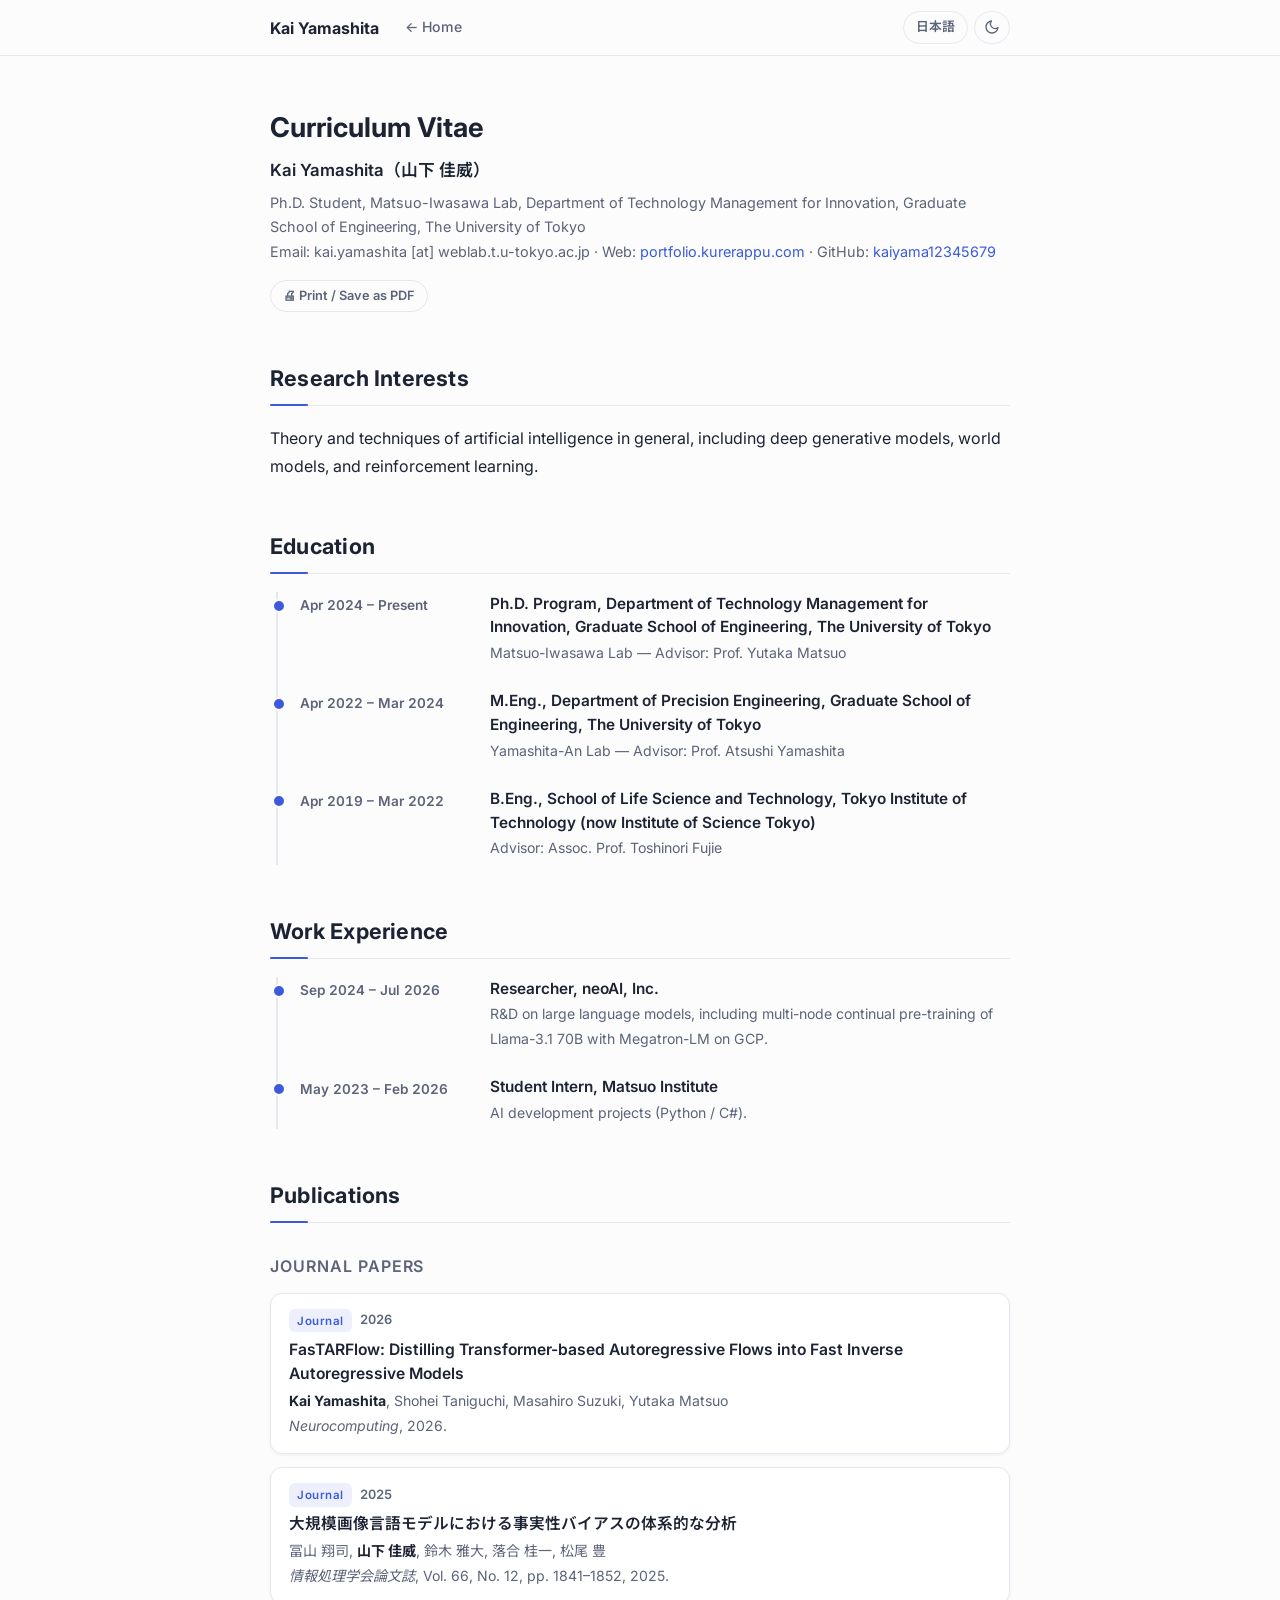
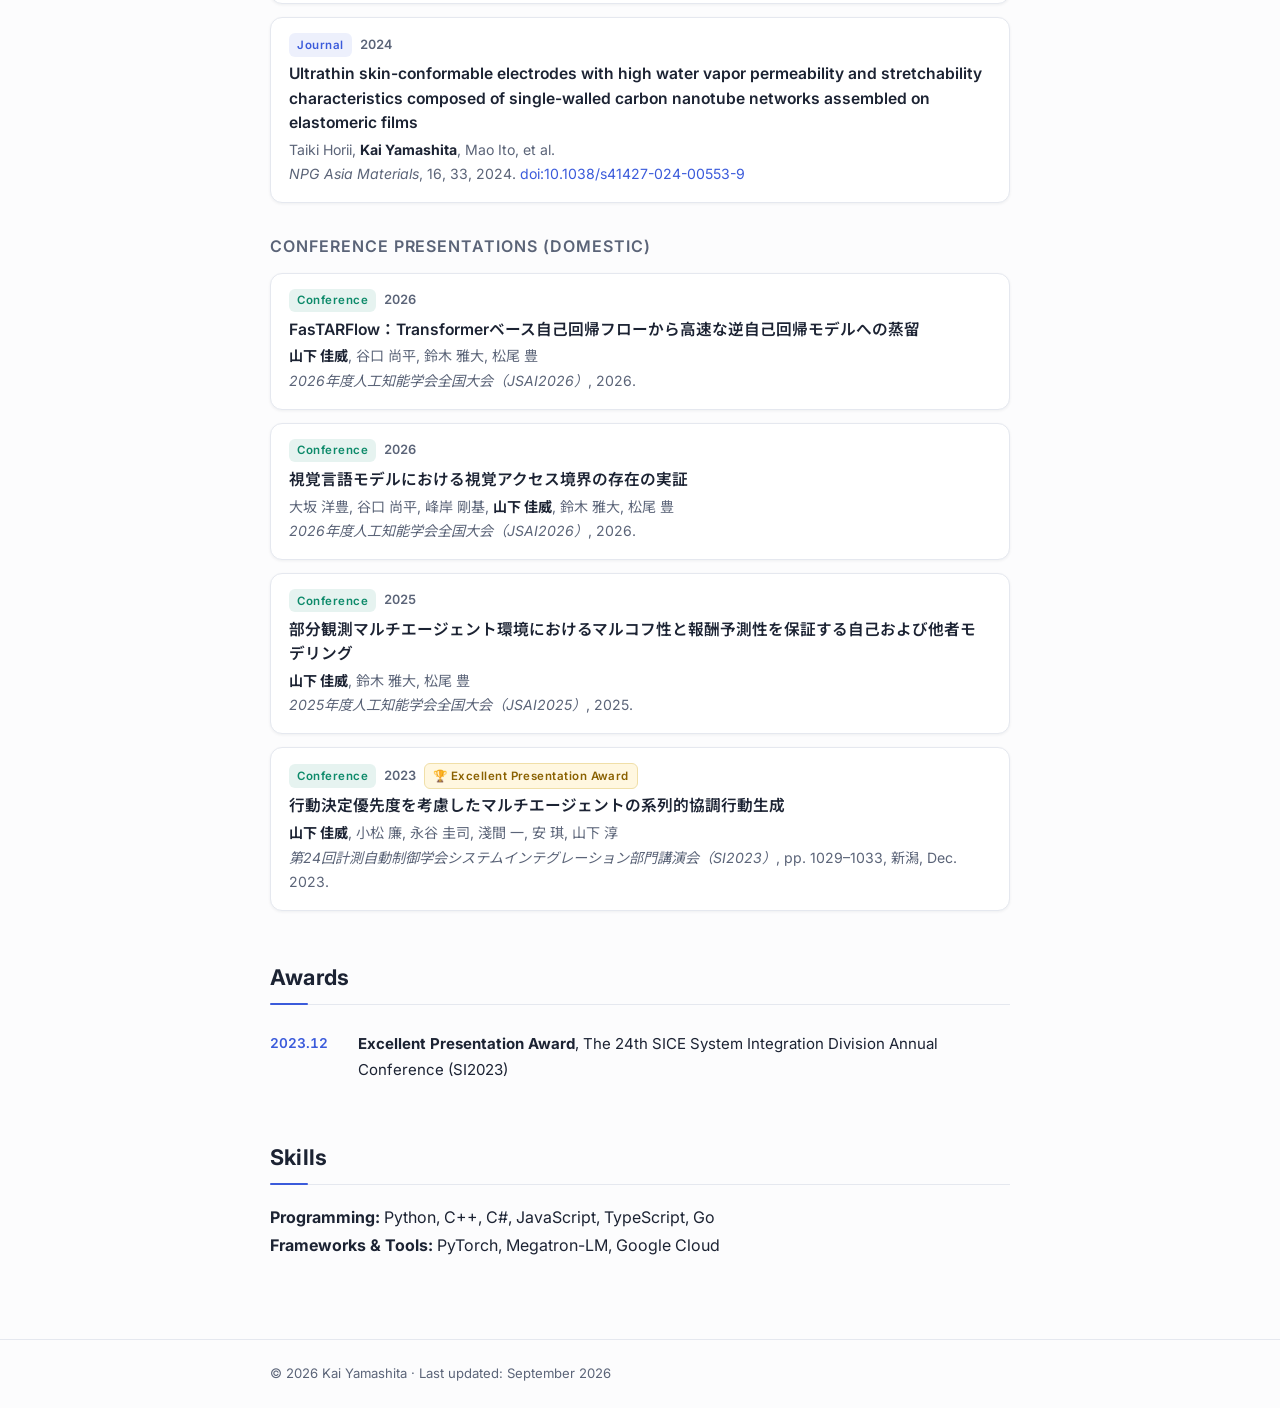
==== docs/cv.html @ 71d916b0 "Add CV page with print/PDF support and link it from home Co-Authored-By: Claude Fable 5 <noreply@ant" ====
<!DOCTYPE html>
<html lang="ja">
<head>
    <meta charset="UTF-8">
    <meta name="viewport" content="width=device-width, initial-scale=1.0">
    <title>CV | Kai Yamashita</title>
    <meta name="description" content="Curriculum Vitae of Kai Yamashita (山下佳威) — Ph.D. student at the Matsuo-Iwasawa Lab, The University of Tokyo.">
    <link rel="icon" href="data:image/svg+xml,%3Csvg xmlns='http://www.w3.org/2000/svg' viewBox='0 0 64 64'%3E%3Crect width='64' height='64' rx='14' fill='%233b5bdb'/%3E%3Ctext x='32' y='43' font-family='Helvetica,Arial,sans-serif' font-size='32' font-weight='700' fill='white' text-anchor='middle'%3EKY%3C/text%3E%3C/svg%3E">
    <link rel="preconnect" href="https://fonts.googleapis.com">
    <link rel="preconnect" href="https://fonts.gstatic.com" crossorigin>
    <link href="https://fonts.googleapis.com/css2?family=Inter:wght@400;500;600;700&family=Noto+Sans+JP:wght@400;500;700&display=swap" rel="stylesheet">
    <link rel="stylesheet" href="styles.css">
    <script>
        (function () {
            var lang = localStorage.getItem('lang');
            if (!lang) lang = (navigator.language || 'ja').toLowerCase().indexOf('ja') === 0 ? 'ja' : 'en';
            document.documentElement.classList.add(lang);
            document.documentElement.lang = lang;
            var theme = localStorage.getItem('theme');
            if (!theme) theme = window.matchMedia('(prefers-color-scheme: dark)').matches ? 'dark' : 'light';
            document.documentElement.dataset.theme = theme;
        })();
    </script>
</head>
<body>

<header class="site-header">
    <div class="header-inner">
        <a class="brand" href="index.html">Kai Yamashita</a>
        <nav class="site-nav" aria-label="Sections">
            <a href="index.html"><span class="en">← Home</span><span class="ja">← ホーム</span></a>
        </nav>
        <div class="header-actions">
            <button id="lang-toggle" class="pill-btn" type="button" aria-label="Switch language">
                <span class="en">日本語</span><span class="ja">English</span>
            </button>
            <button id="theme-toggle" class="pill-btn icon-btn" type="button" aria-label="Toggle dark mode">
                <svg class="icon-sun" viewBox="0 0 24 24" width="16" height="16" fill="none" stroke="currentColor" stroke-width="2" stroke-linecap="round"><circle cx="12" cy="12" r="4"/><path d="M12 2v2m0 16v2M4.9 4.9l1.4 1.4m11.4 11.4 1.4 1.4M2 12h2m16 0h2M4.9 19.1l1.4-1.4m11.4-11.4 1.4-1.4"/></svg>
                <svg class="icon-moon" viewBox="0 0 24 24" width="16" height="16" fill="none" stroke="currentColor" stroke-width="2" stroke-linecap="round" stroke-linejoin="round"><path d="M21 12.8A9 9 0 1 1 11.2 3a7 7 0 0 0 9.8 9.8z"/></svg>
            </button>
        </div>
    </div>
</header>

<main>

    <section class="cv-head">
        <h1>Curriculum Vitae</h1>
        <p class="cv-name"><span class="en">Kai Yamashita（山下 佳威）</span><span class="ja">山下 佳威（Kai Yamashita）</span></p>
        <p class="cv-contact">
            <span class="en">Ph.D. Student, Matsuo-Iwasawa Lab, Department of Technology Management for Innovation, Graduate School of Engineering, The University of Tokyo</span>
            <span class="ja">東京大学大学院工学系研究科 技術経営戦略学専攻 博士課程（松尾・岩澤研究室）</span><br>
            Email: kai.yamashita [at] weblab.t.u-tokyo.ac.jp ·
            Web: <a href="https://portfolio.kurerappu.com">portfolio.kurerappu.com</a> ·
            GitHub: <a href="https://github.com/kaiyama12345679" target="_blank" rel="noopener">kaiyama12345679</a>
        </p>
        <button class="pill-btn no-print" type="button" onclick="window.print()">
            <span class="en">🖨 Print / Save as PDF</span><span class="ja">🖨 印刷 / PDF保存</span>
        </button>
    </section>

    <section class="section">
        <h2><span class="en">Research Interests</span><span class="ja">研究分野</span></h2>
        <p>
            <span class="en">Theory and techniques of artificial intelligence in general, including deep generative models, world models, and reinforcement learning.</span>
            <span class="ja">深層生成モデル，世界モデル，強化学習など，人工知能の理論および技術全般．</span>
        </p>
    </section>

    <section class="section">
        <h2><span class="en">Education</span><span class="ja">学歴</span></h2>
        <ul class="timeline">
            <li>
                <div class="tl-period"><span class="en">Apr 2024 – Present</span><span class="ja">2024年4月 – 現在</span></div>
                <div class="tl-body">
                    <p class="tl-title">
                        <span class="en">Ph.D. Program, Department of Technology Management for Innovation, Graduate School of Engineering, The University of Tokyo</span>
                        <span class="ja">東京大学大学院工学系研究科 技術経営戦略学専攻 博士課程</span>
                    </p>
                    <p class="tl-desc">
                        <span class="en">Matsuo-Iwasawa Lab — Advisor: Prof. Yutaka Matsuo</span>
                        <span class="ja">松尾・岩澤研究室（指導教員：松尾 豊 教授）</span>
                    </p>
                </div>
            </li>
            <li>
                <div class="tl-period"><span class="en">Apr 2022 – Mar 2024</span><span class="ja">2022年4月 – 2024年3月</span></div>
                <div class="tl-body">
                    <p class="tl-title">
                        <span class="en">M.Eng., Department of Precision Engineering, Graduate School of Engineering, The University of Tokyo</span>
                        <span class="ja">東京大学大学院工学系研究科 精密工学専攻 修士（工学）</span>
                    </p>
                    <p class="tl-desc">
                        <span class="en">Yamashita-An Lab — Advisor: Prof. Atsushi Yamashita</span>
                        <span class="ja">山下・安研究室（指導教員：山下 淳 教授）</span>
                    </p>
                </div>
            </li>
            <li>
                <div class="tl-period"><span class="en">Apr 2019 – Mar 2022</span><span class="ja">2019年4月 – 2022年3月</span></div>
                <div class="tl-body">
                    <p class="tl-title">
                        <span class="en">B.Eng., School of Life Science and Technology, Tokyo Institute of Technology (now Institute of Science Tokyo)</span>
                        <span class="ja">東京工業大学 生命理工学院 生命理工学系 学士（工学）</span>
                    </p>
                    <p class="tl-desc">
                        <span class="en">Advisor: Assoc. Prof. Toshinori Fujie</span>
                        <span class="ja">指導教員：藤枝 俊宣 准教授</span>
                    </p>
                </div>
            </li>
        </ul>
    </section>

    <section class="section">
        <h2><span class="en">Work Experience</span><span class="ja">職歴</span></h2>
        <ul class="timeline">
            <li>
                <div class="tl-period"><span class="en">Sep 2024 – Jul 2026</span><span class="ja">2024年9月 – 2026年7月</span></div>
                <div class="tl-body">
                    <p class="tl-title"><span class="en">Researcher, neoAI, Inc.</span><span class="ja">株式会社neoAI リサーチャー</span></p>
                    <p class="tl-desc">
                        <span class="en">R&amp;D on large language models, including multi-node continual pre-training of Llama-3.1 70B with Megatron-LM on GCP.</span>
                        <span class="ja">大規模言語モデルの研究開発に従事．Megatron-LMとGCPを用いたLlama-3.1 70Bのマルチノード継続事前学習などを担当．</span>
                    </p>
                </div>
            </li>
            <li>
                <div class="tl-period"><span class="en">May 2023 – Feb 2026</span><span class="ja">2023年5月 – 2026年2月</span></div>
                <div class="tl-body">
                    <p class="tl-title"><span class="en">Student Intern, Matsuo Institute</span><span class="ja">株式会社松尾研究所 学生インターン</span></p>
                    <p class="tl-desc">
                        <span class="en">AI development projects (Python / C#).</span>
                        <span class="ja">AI開発プロジェクトに参画（Python / C#）．</span>
                    </p>
                </div>
            </li>
        </ul>
    </section>

    <section class="section">
        <h2><span class="en">Publications</span><span class="ja">研究業績</span></h2>

        <h3><span class="en">Journal Papers</span><span class="ja">学術論文誌</span></h3>
        <ol class="pub-list">
            <li class="pub">
                <div class="pub-meta"><span class="tag tag-journal">Journal</span><span class="pub-year">2026</span></div>
                <p class="pub-title">FasTARFlow: Distilling Transformer-based Autoregressive Flows into Fast Inverse Autoregressive Models</p>
                <p class="pub-authors"><strong>Kai Yamashita</strong>, Shohei Taniguchi, Masahiro Suzuki, Yutaka Matsuo</p>
                <p class="pub-venue"><em>Neurocomputing</em>, 2026.</p>
            </li>
            <li class="pub">
                <div class="pub-meta"><span class="tag tag-journal">Journal</span><span class="pub-year">2025</span></div>
                <p class="pub-title">大規模画像言語モデルにおける事実性バイアスの体系的な分析</p>
                <p class="pub-authors">冨山 翔司, <strong>山下 佳威</strong>, 鈴木 雅大, 落合 桂一, 松尾 豊</p>
                <p class="pub-venue"><em>情報処理学会論文誌</em>, Vol. 66, No. 12, pp. 1841–1852, 2025.</p>
            </li>
            <li class="pub">
                <div class="pub-meta"><span class="tag tag-journal">Journal</span><span class="pub-year">2024</span></div>
                <p class="pub-title">Ultrathin skin-conformable electrodes with high water vapor permeability and stretchability characteristics composed of single-walled carbon nanotube networks assembled on elastomeric films</p>
                <p class="pub-authors">Taiki Horii, <strong>Kai Yamashita</strong>, Mao Ito, et al.</p>
                <p class="pub-venue"><em>NPG Asia Materials</em>, 16, 33, 2024. <a href="https://doi.org/10.1038/s41427-024-00553-9" target="_blank" rel="noopener">doi:10.1038/s41427-024-00553-9</a></p>
            </li>
        </ol>

        <h3><span class="en">Conference Presentations (Domestic)</span><span class="ja">国内会議</span></h3>
        <ol class="pub-list">
            <li class="pub">
                <div class="pub-meta"><span class="tag tag-conf">Conference</span><span class="pub-year">2026</span></div>
                <p class="pub-title">FasTARFlow：Transformerベース自己回帰フローから高速な逆自己回帰モデルへの蒸留</p>
                <p class="pub-authors"><strong>山下 佳威</strong>, 谷口 尚平, 鈴木 雅大, 松尾 豊</p>
                <p class="pub-venue"><em>2026年度人工知能学会全国大会（JSAI2026）</em>, 2026.</p>
            </li>
            <li class="pub">
                <div class="pub-meta"><span class="tag tag-conf">Conference</span><span class="pub-year">2026</span></div>
                <p class="pub-title">視覚言語モデルにおける視覚アクセス境界の存在の実証</p>
                <p class="pub-authors">大坂 洋豊, 谷口 尚平, 峰岸 剛基, <strong>山下 佳威</strong>, 鈴木 雅大, 松尾 豊</p>
                <p class="pub-venue"><em>2026年度人工知能学会全国大会（JSAI2026）</em>, 2026.</p>
            </li>
            <li class="pub">
                <div class="pub-meta"><span class="tag tag-conf">Conference</span><span class="pub-year">2025</span></div>
                <p class="pub-title">部分観測マルチエージェント環境におけるマルコフ性と報酬予測性を保証する自己および他者モデリング</p>
                <p class="pub-authors"><strong>山下 佳威</strong>, 鈴木 雅大, 松尾 豊</p>
                <p class="pub-venue"><em>2025年度人工知能学会全国大会（JSAI2025）</em>, 2025.</p>
            </li>
            <li class="pub">
                <div class="pub-meta"><span class="tag tag-conf">Conference</span><span class="pub-year">2023</span><span class="tag tag-award">🏆 <span class="en">Excellent Presentation Award</span><span class="ja">優秀講演賞</span></span></div>
                <p class="pub-title">行動決定優先度を考慮したマルチエージェントの系列的協調行動生成</p>
                <p class="pub-authors"><strong>山下 佳威</strong>, 小松 廉, 永谷 圭司, 淺間 一, 安 琪, 山下 淳</p>
                <p class="pub-venue"><em>第24回計測自動制御学会システムインテグレーション部門講演会（SI2023）</em>, pp. 1029–1033, 新潟, Dec. 2023.</p>
            </li>
        </ol>
    </section>

    <section class="section">
        <h2><span class="en">Awards</span><span class="ja">受賞</span></h2>
        <ul class="news-list">
            <li>
                <span class="news-date">2023.12</span>
                <span class="news-text">
                    <span class="en"><strong>Excellent Presentation Award</strong>, The 24th SICE System Integration Division Annual Conference (SI2023)</span>
                    <span class="ja"><strong>優秀講演賞</strong>，第24回計測自動制御学会システムインテグレーション部門講演会（SI2023）</span>
                </span>
            </li>
        </ul>
    </section>

    <section class="section">
        <h2><span class="en">Skills</span><span class="ja">スキル</span></h2>
        <p>
            <span class="en"><strong>Programming:</strong></span><span class="ja"><strong>プログラミング言語:</strong></span>
            Python, C++, C#, JavaScript, TypeScript, Go<br>
            <span class="en"><strong>Frameworks &amp; Tools:</strong></span><span class="ja"><strong>フレームワーク・ツール:</strong></span>
            PyTorch, Megatron-LM, Google Cloud
        </p>
    </section>

</main>

<footer class="site-footer">
    <p>© 2026 Kai Yamashita ·
        <span class="en">Last updated: September 2026</span>
        <span class="ja">最終更新：2026年9月</span>
    </p>
</footer>

<script>
    document.getElementById('lang-toggle').addEventListener('click', function () {
        var root = document.documentElement;
        var next = root.classList.contains('ja') ? 'en' : 'ja';
        root.classList.remove('ja', 'en');
        root.classList.add(next);
        root.lang = next;
        localStorage.setItem('lang', next);
    });
    document.getElementById('theme-toggle').addEventListener('click', function () {
        var root = document.documentElement;
        var next = root.dataset.theme === 'dark' ? 'light' : 'dark';
        root.dataset.theme = next;
        localStorage.setItem('theme', next);
    });
</script>

</body>
</html>
---- docs/styles.css ----
/* ==========================================================================
   Kai Yamashita — personal academic site
   ========================================================================== */

:root {
    --bg: #fcfcfd;
    --bg-elevated: #ffffff;
    --text: #1c2333;
    --text-muted: #5b6478;
    --accent: #3b5bdb;
    --accent-soft: rgba(59, 91, 219, 0.09);
    --border: #e5e8ef;
    --chip-bg: #eef1f6;
    --award-bg: #fff7e0;
    --award-text: #8a6100;
    --award-border: #f0dfa8;
    --shadow: 0 1px 3px rgba(20, 28, 48, 0.06);
    --header-bg: rgba(252, 252, 253, 0.85);
}

html[data-theme="dark"] {
    --bg: #12141c;
    --bg-elevated: #1a1e29;
    --text: #e6e9f0;
    --text-muted: #9aa3b8;
    --accent: #7d97f4;
    --accent-soft: rgba(125, 151, 244, 0.14);
    --border: #2a3040;
    --chip-bg: #232936;
    --award-bg: #2d2717;
    --award-text: #e5c675;
    --award-border: #4a3f22;
    --shadow: 0 1px 3px rgba(0, 0, 0, 0.35);
    --header-bg: rgba(18, 20, 28, 0.85);
}

/* ---- Language toggle: hide the inactive language --------------------- */
html.ja .en { display: none !important; }
html.en .ja { display: none !important; }

/* ---- Theme toggle icons ---------------------------------------------- */
html[data-theme="light"] .icon-sun { display: none; }
html[data-theme="dark"] .icon-moon { display: none; }

/* ---- Base ------------------------------------------------------------- */
* { box-sizing: border-box; }

html { scroll-behavior: smooth; }

body {
    margin: 0;
    background: var(--bg);
    color: var(--text);
    font-family: "Inter", "Noto Sans JP", -apple-system, BlinkMacSystemFont,
        "Hiragino Kaku Gothic ProN", "Yu Gothic", sans-serif;
    font-size: 16px;
    line-height: 1.75;
    -webkit-font-smoothing: antialiased;
}

a { color: var(--accent); text-decoration: none; }
a:hover { text-decoration: underline; }

code {
    font-family: "SF Mono", "Menlo", "Consolas", monospace;
    font-size: 0.92em;
    background: var(--chip-bg);
    border-radius: 6px;
    padding: 0.15em 0.5em;
}

/* ---- Header ------------------------------------------------------------ */
.site-header {
    position: sticky;
    top: 0;
    z-index: 10;
    background: var(--header-bg);
    backdrop-filter: blur(10px);
    -webkit-backdrop-filter: blur(10px);
    border-bottom: 1px solid var(--border);
}

.header-inner {
    max-width: 780px;
    margin: 0 auto;
    padding: 0.65rem 1.25rem;
    display: flex;
    align-items: center;
    gap: 1rem;
}

.brand {
    font-weight: 700;
    font-size: 1rem;
    color: var(--text);
    white-space: nowrap;
}
.brand:hover { text-decoration: none; color: var(--accent); }

.site-nav {
    display: flex;
    gap: 0.25rem;
    overflow-x: auto;
    scrollbar-width: none;
    flex: 1;
}
.site-nav::-webkit-scrollbar { display: none; }

.site-nav a {
    color: var(--text-muted);
    font-size: 0.88rem;
    font-weight: 500;
    padding: 0.3rem 0.6rem;
    border-radius: 8px;
    white-space: nowrap;
}
.site-nav a:hover {
    color: var(--accent);
    background: var(--accent-soft);
    text-decoration: none;
}

.header-actions { display: flex; gap: 0.4rem; }

.pill-btn {
    font: inherit;
    font-size: 0.8rem;
    font-weight: 600;
    color: var(--text-muted);
    background: transparent;
    border: 1px solid var(--border);
    border-radius: 999px;
    padding: 0.25rem 0.75rem;
    cursor: pointer;
    display: inline-flex;
    align-items: center;
    gap: 0.3rem;
    white-space: nowrap;
    transition: color 0.15s, border-color 0.15s, background 0.15s;
}
.pill-btn:hover {
    color: var(--accent);
    border-color: var(--accent);
    background: var(--accent-soft);
}
.icon-btn { padding: 0.3rem 0.55rem; }
.icon-btn svg { display: block; }

/* ---- Layout ------------------------------------------------------------ */
main {
    max-width: 780px;
    margin: 0 auto;
    padding: 2.5rem 1.25rem 3rem;
}

.section { margin-top: 3rem; }

h2 {
    font-size: 1.35rem;
    font-weight: 700;
    letter-spacing: 0.01em;
    margin: 0 0 1.1rem;
    padding-bottom: 0.45rem;
    border-bottom: 1px solid var(--border);
    position: relative;
}
h2::after {
    content: "";
    position: absolute;
    left: 0;
    bottom: -1px;
    width: 2.4rem;
    height: 2px;
    background: var(--accent);
    border-radius: 2px;
}

h3 {
    font-size: 1rem;
    font-weight: 600;
    color: var(--text-muted);
    text-transform: uppercase;
    letter-spacing: 0.06em;
    margin: 1.8rem 0 0.8rem;
}

/* ---- Hero -------------------------------------------------------------- */
.hero {
    display: flex;
    align-items: flex-start;
    gap: 1.75rem;
    margin-top: 0.5rem;
}

.avatar {
    position: relative;
    margin-top: 0.3rem;
    width: 116px;
    height: 116px;
    flex-shrink: 0;
    border-radius: 50%;
    overflow: hidden;
    border: 1px solid var(--border);
    box-shadow: var(--shadow);
}
.avatar img {
    width: 100%;
    height: 100%;
    object-fit: cover;
    display: block;
}
.avatar .monogram {
    display: none;
    width: 100%;
    height: 100%;
    align-items: center;
    justify-content: center;
    font-size: 2.1rem;
    font-weight: 700;
    letter-spacing: 0.03em;
    color: #fff;
    background: linear-gradient(135deg, var(--accent), #7048c9);
}
.avatar.no-photo .monogram { display: flex; }

.hero-body h1 {
    font-size: 1.9rem;
    font-weight: 700;
    margin: 0 0 0.2rem;
    line-height: 1.3;
}
.hero-sub {
    display: inline-block;
    margin-left: 0.6rem;
    font-size: 1.05rem;
    font-weight: 500;
    color: var(--text-muted);
}

.role {
    margin: 0 0 0.15rem;
    font-weight: 600;
    color: var(--accent);
    font-size: 0.98rem;
}

.affiliation {
    margin: 0;
    color: var(--text-muted);
    font-size: 0.92rem;
    line-height: 1.6;
}

.social-links {
    list-style: none;
    display: flex;
    flex-wrap: wrap;
    gap: 0.5rem;
    margin: 0.9rem 0 0;
    padding: 0;
}
.social-links a {
    display: inline-flex;
    align-items: center;
    gap: 0.4rem;
    font-size: 0.85rem;
    font-weight: 500;
    color: var(--text-muted);
    border: 1px solid var(--border);
    border-radius: 999px;
    padding: 0.3rem 0.8rem;
    background: var(--bg-elevated);
    transition: color 0.15s, border-color 0.15s;
}
.social-links a:hover {
    color: var(--accent);
    border-color: var(--accent);
    text-decoration: none;
}

/* ---- About ------------------------------------------------------------- */
.lede { margin: 0 0 1.1rem; }

.chips {
    list-style: none;
    display: flex;
    flex-wrap: wrap;
    gap: 0.45rem;
    margin: 0;
    padding: 0;
}
.chips li {
    font-size: 0.82rem;
    font-weight: 500;
    color: var(--text-muted);
    background: var(--chip-bg);
    border-radius: 999px;
    padding: 0.22rem 0.75rem;
}

/* ---- News -------------------------------------------------------------- */
.news-list {
    list-style: none;
    margin: 0;
    padding: 0;
}
.news-list li {
    display: flex;
    gap: 1.1rem;
    padding: 0.5rem 0;
    border-bottom: 1px dashed var(--border);
}
.news-list li:last-child { border-bottom: none; }

.news-date {
    flex-shrink: 0;
    width: 4.4rem;
    font-size: 0.85rem;
    font-weight: 600;
    color: var(--accent);
    font-variant-numeric: tabular-nums;
    padding-top: 0.1rem;
}
.news-text { font-size: 0.94rem; }

/* ---- Publications ------------------------------------------------------ */
.pub-list {
    list-style: none;
    margin: 0;
    padding: 0;
    display: flex;
    flex-direction: column;
    gap: 0.8rem;
}

.pub {
    background: var(--bg-elevated);
    border: 1px solid var(--border);
    border-radius: 12px;
    padding: 0.95rem 1.15rem;
    box-shadow: var(--shadow);
}

.pub-meta {
    display: flex;
    align-items: center;
    flex-wrap: wrap;
    gap: 0.5rem;
    margin-bottom: 0.35rem;
}

.tag {
    font-size: 0.72rem;
    font-weight: 600;
    letter-spacing: 0.04em;
    border-radius: 6px;
    padding: 0.1rem 0.5rem;
}
.tag-journal { color: var(--accent); background: var(--accent-soft); }
.tag-conf { color: #0d8a6a; background: rgba(13, 138, 106, 0.1); }
html[data-theme="dark"] .tag-conf { color: #5fd3b3; background: rgba(95, 211, 179, 0.12); }
.tag-article { color: #b3560e; background: rgba(179, 86, 14, 0.1); }
html[data-theme="dark"] .tag-article { color: #eda05f; background: rgba(237, 160, 95, 0.12); }
.tag-award {
    color: var(--award-text);
    background: var(--award-bg);
    border: 1px solid var(--award-border);
}

.pub-year {
    font-size: 0.8rem;
    font-weight: 600;
    color: var(--text-muted);
    font-variant-numeric: tabular-nums;
}

.pub-title {
    margin: 0 0 0.15rem;
    font-weight: 600;
    font-size: 0.98rem;
    line-height: 1.55;
}
.pub-authors {
    margin: 0;
    font-size: 0.88rem;
    color: var(--text-muted);
}
.pub-authors strong { color: var(--text); }
.pub-venue {
    margin: 0;
    font-size: 0.88rem;
    color: var(--text-muted);
}

/* ---- Timeline (Experience / Education) --------------------------------- */
.timeline {
    list-style: none;
    margin: 0;
    padding: 0;
}
.timeline li {
    position: relative;
    display: flex;
    gap: 1.4rem;
    padding: 0 0 1.5rem 1.4rem;
    border-left: 2px solid var(--border);
    margin-left: 0.35rem;
}
.timeline li:last-child { padding-bottom: 0.25rem; }
.timeline li::before {
    content: "";
    position: absolute;
    left: -6px;
    top: 0.45rem;
    width: 10px;
    height: 10px;
    border-radius: 50%;
    background: var(--accent);
    border: 2px solid var(--bg);
}

.tl-period {
    flex-shrink: 0;
    width: 10.5rem;
    font-size: 0.85rem;
    font-weight: 600;
    color: var(--text-muted);
    font-variant-numeric: tabular-nums;
    padding-top: 0.15rem;
}
.tl-body { min-width: 0; }
.tl-title {
    margin: 0 0 0.1rem;
    font-weight: 600;
    font-size: 0.96rem;
    line-height: 1.55;
}
.tl-desc {
    margin: 0;
    font-size: 0.88rem;
    color: var(--text-muted);
}

/* ---- Skills ------------------------------------------------------------ */
.skills-grid {
    display: grid;
    grid-template-columns: 1fr 1fr;
    gap: 1.25rem;
}
.skills-label { margin-top: 0; }

/* ---- CV page ----------------------------------------------------------- */
.cv-head { margin-top: 0.5rem; }
.cv-head h1 {
    font-size: 1.7rem;
    font-weight: 700;
    margin: 0 0 0.3rem;
}
.cv-name {
    margin: 0 0 0.3rem;
    font-size: 1.05rem;
    font-weight: 600;
}
.cv-contact {
    margin: 0 0 1rem;
    font-size: 0.9rem;
    color: var(--text-muted);
    line-height: 1.7;
}

/* ---- Contact / Footer -------------------------------------------------- */
.contact-line { margin: 0; }

.site-footer {
    border-top: 1px solid var(--border);
    margin-top: 1rem;
}
.site-footer p {
    max-width: 780px;
    margin: 0 auto;
    padding: 1.4rem 1.25rem;
    font-size: 0.82rem;
    color: var(--text-muted);
}

/* ---- Responsive -------------------------------------------------------- */
@media (max-width: 640px) {
    .header-inner { flex-wrap: wrap; padding: 0.55rem 1rem; }
    .site-nav { order: 3; flex-basis: 100%; }
    .brand { flex: 1; }

    .hero { flex-direction: column; align-items: flex-start; gap: 1.1rem; }
    .hero-body h1 { font-size: 1.6rem; }
    .hero-sub { display: block; margin-left: 0; }

    .timeline li { flex-direction: column; gap: 0.1rem; }
    .tl-period { width: auto; padding-top: 0; }

    .skills-grid { grid-template-columns: 1fr; }

    .news-list li { gap: 0.8rem; }
}

/* ---- Print ------------------------------------------------------------- */
@media print {
    :root, html[data-theme="dark"] {
        --bg: #fff;
        --bg-elevated: #fff;
        --text: #111;
        --text-muted: #444;
        --accent: #1a3696;
        --accent-soft: transparent;
        --border: #bbb;
        --chip-bg: #eee;
        --award-bg: #fff;
        --award-text: #8a6100;
        --award-border: #bbb;
        --shadow: none;
        --header-bg: #fff;
    }
    .site-header, .no-print { display: none; }
    body { font-size: 13px; }
    main { padding-top: 0; }
    .section { margin-top: 1.6rem; }
    .pub, .timeline li, .news-list li { break-inside: avoid; }
    .pub { box-shadow: none; }
    a { color: inherit; text-decoration: none; }
}
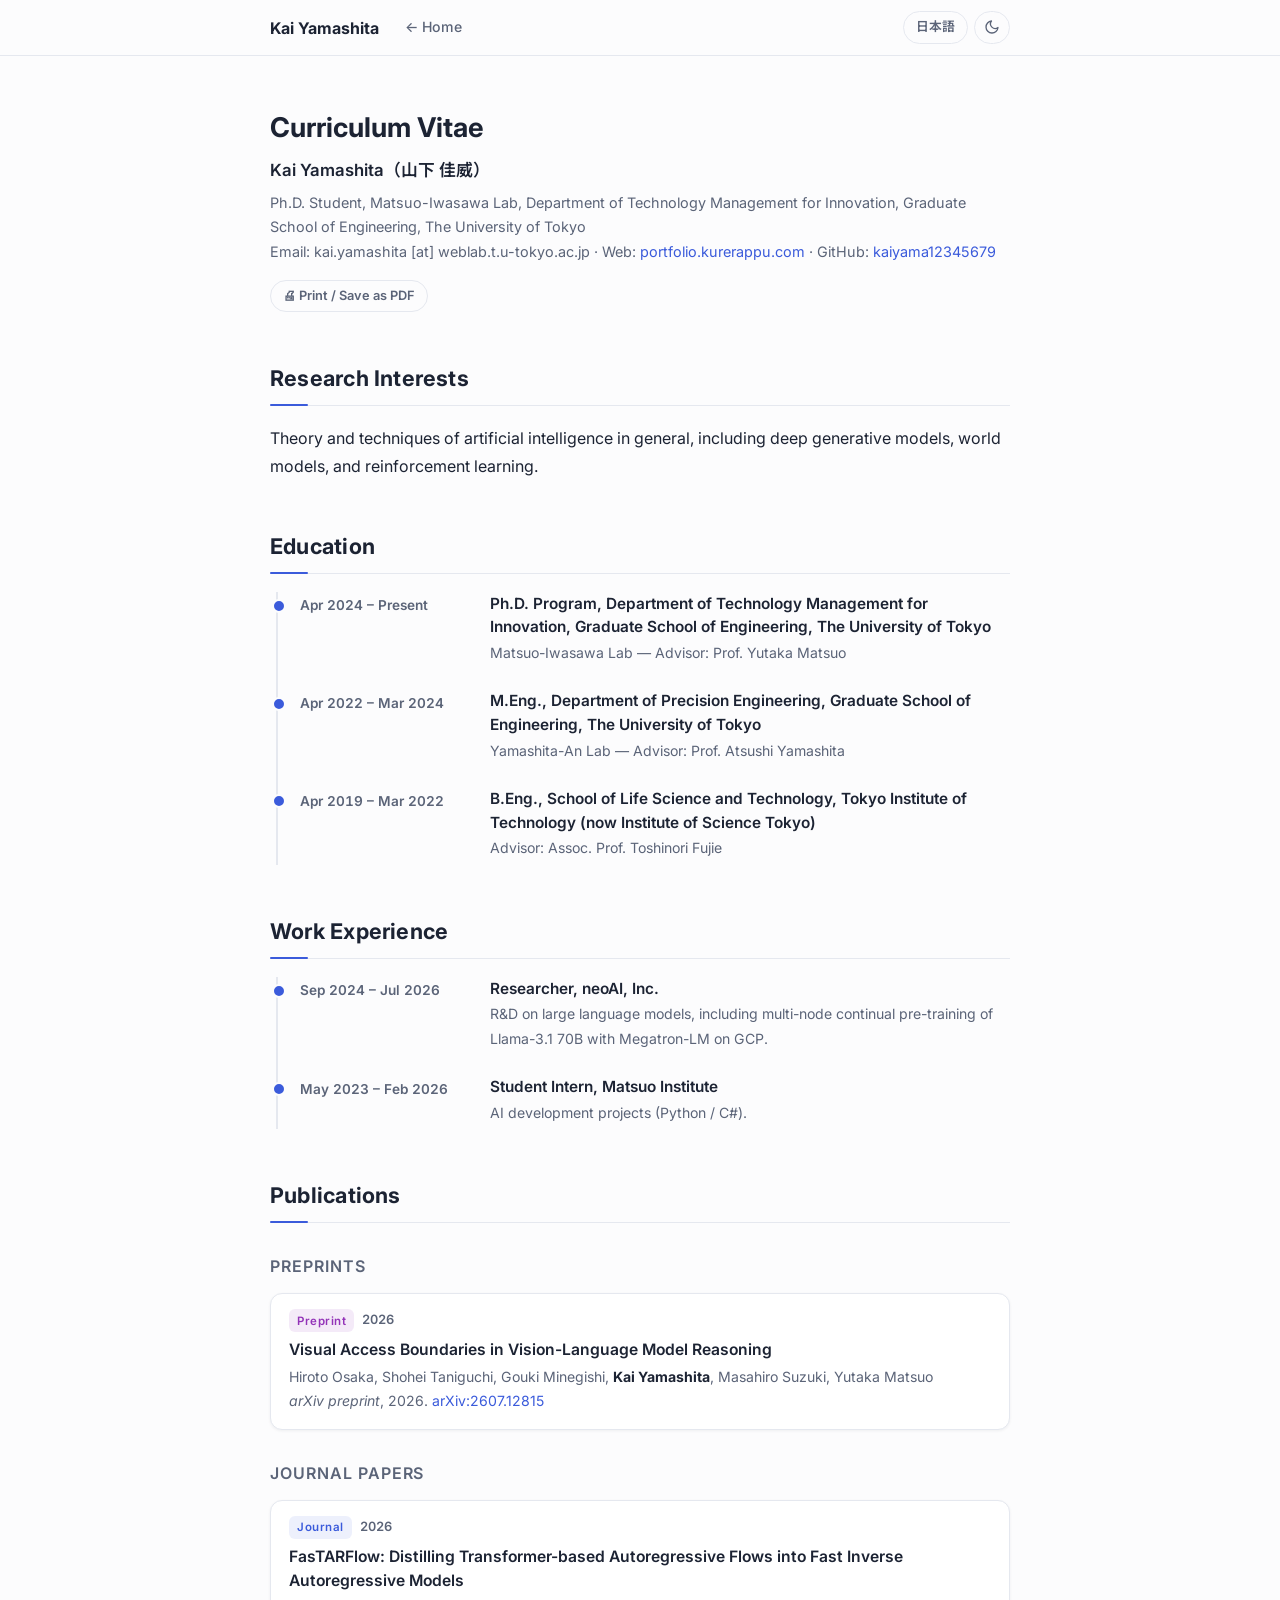
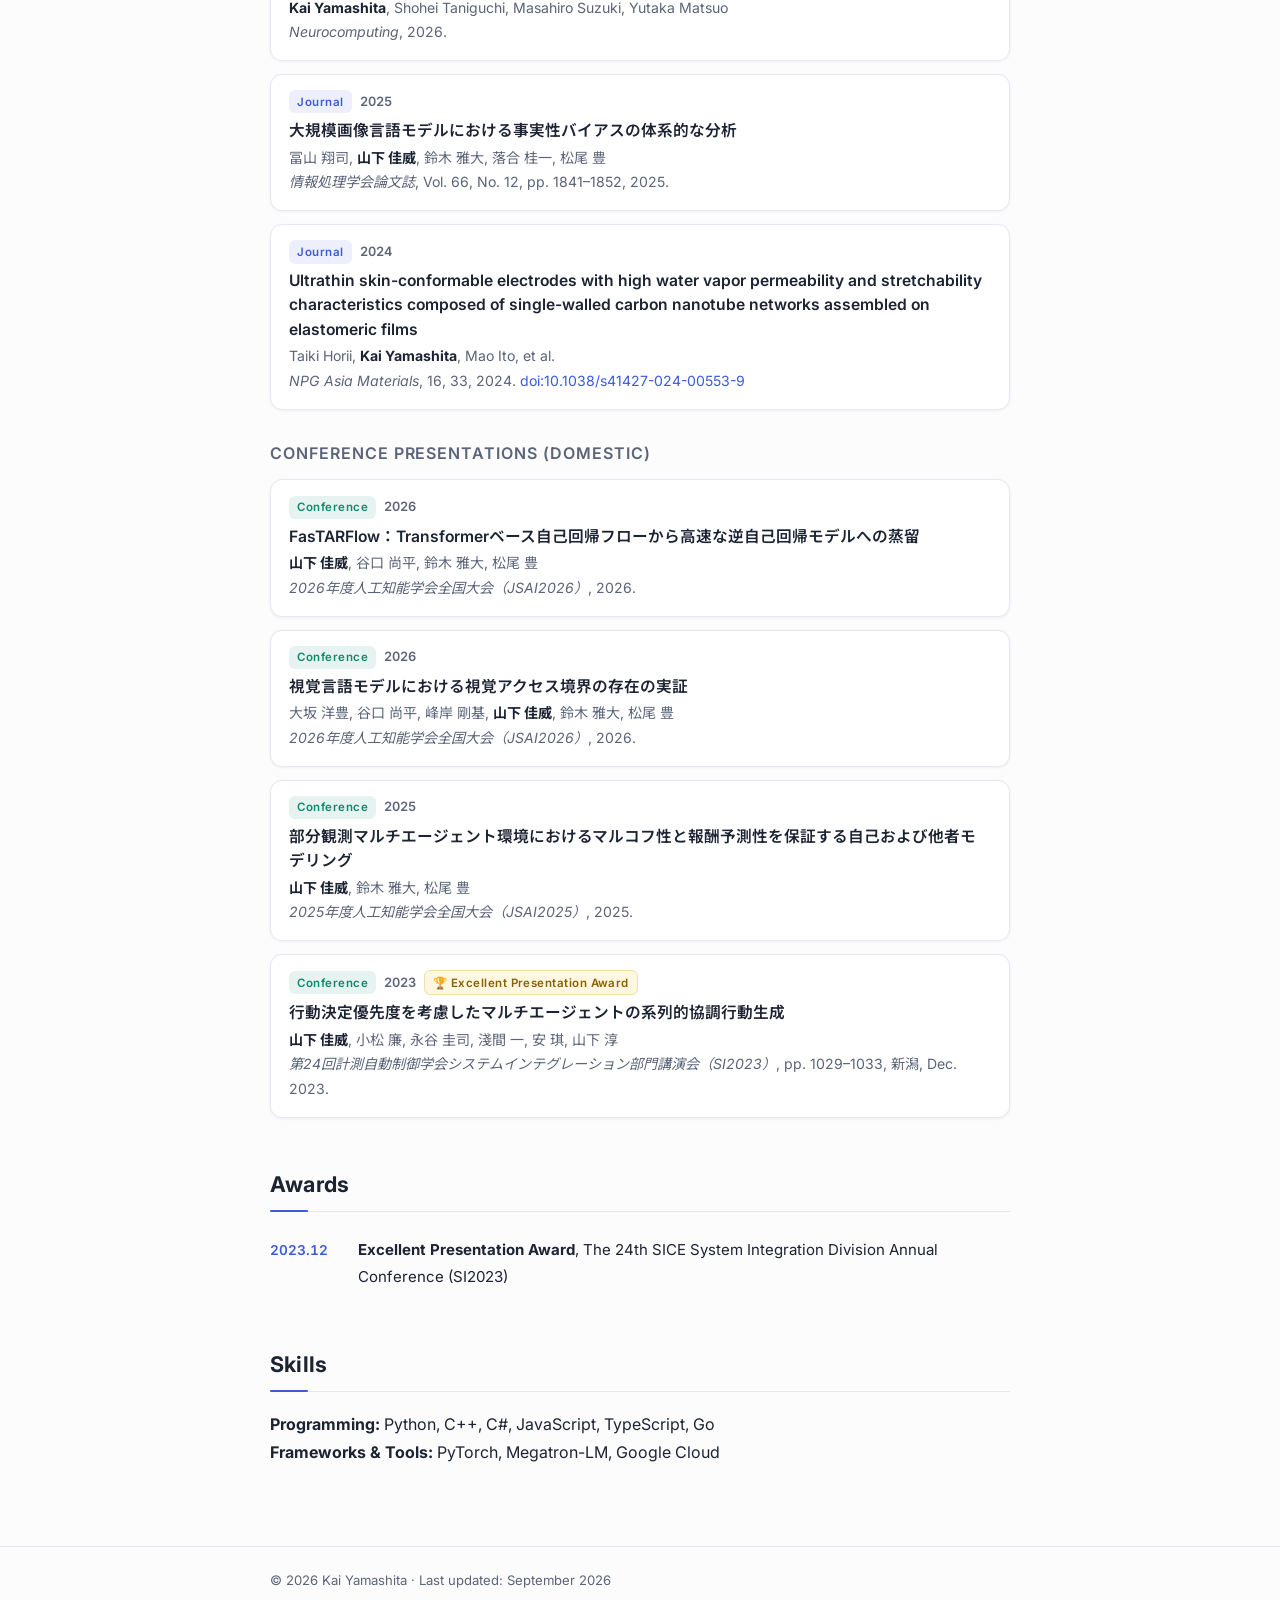
==== commit 20337c53: "Add Visual Access Boundaries arXiv preprint to publications Co-Authored-By: Claude Fable 5 <noreply@" ====
--- a/docs/cv.html
+++ b/docs/cv.html
@@ -141,6 +141,16 @@
     <section class="section">
         <h2><span class="en">Publications</span><span class="ja">研究業績</span></h2>
 
+        <h3><span class="en">Preprints</span><span class="ja">プレプリント</span></h3>
+        <ol class="pub-list">
+            <li class="pub">
+                <div class="pub-meta"><span class="tag tag-preprint">Preprint</span><span class="pub-year">2026</span></div>
+                <p class="pub-title">Visual Access Boundaries in Vision-Language Model Reasoning</p>
+                <p class="pub-authors">Hiroto Osaka, Shohei Taniguchi, Gouki Minegishi, <strong>Kai Yamashita</strong>, Masahiro Suzuki, Yutaka Matsuo</p>
+                <p class="pub-venue"><em>arXiv preprint</em>, 2026. <a href="https://arxiv.org/abs/2607.12815" target="_blank" rel="noopener">arXiv:2607.12815</a></p>
+            </li>
+        </ol>
+
         <h3><span class="en">Journal Papers</span><span class="ja">学術論文誌</span></h3>
         <ol class="pub-list">
             <li class="pub">
--- a/docs/styles.css
+++ b/docs/styles.css
@@ -357,6 +357,8 @@
     padding: 0.1rem 0.5rem;
 }
 .tag-journal { color: var(--accent); background: var(--accent-soft); }
+.tag-preprint { color: #9333b8; background: rgba(147, 51, 184, 0.1); }
+html[data-theme="dark"] .tag-preprint { color: #cf8ee8; background: rgba(207, 142, 232, 0.12); }
 .tag-conf { color: #0d8a6a; background: rgba(13, 138, 106, 0.1); }
 html[data-theme="dark"] .tag-conf { color: #5fd3b3; background: rgba(95, 211, 179, 0.12); }
 .tag-article { color: #b3560e; background: rgba(179, 86, 14, 0.1); }
